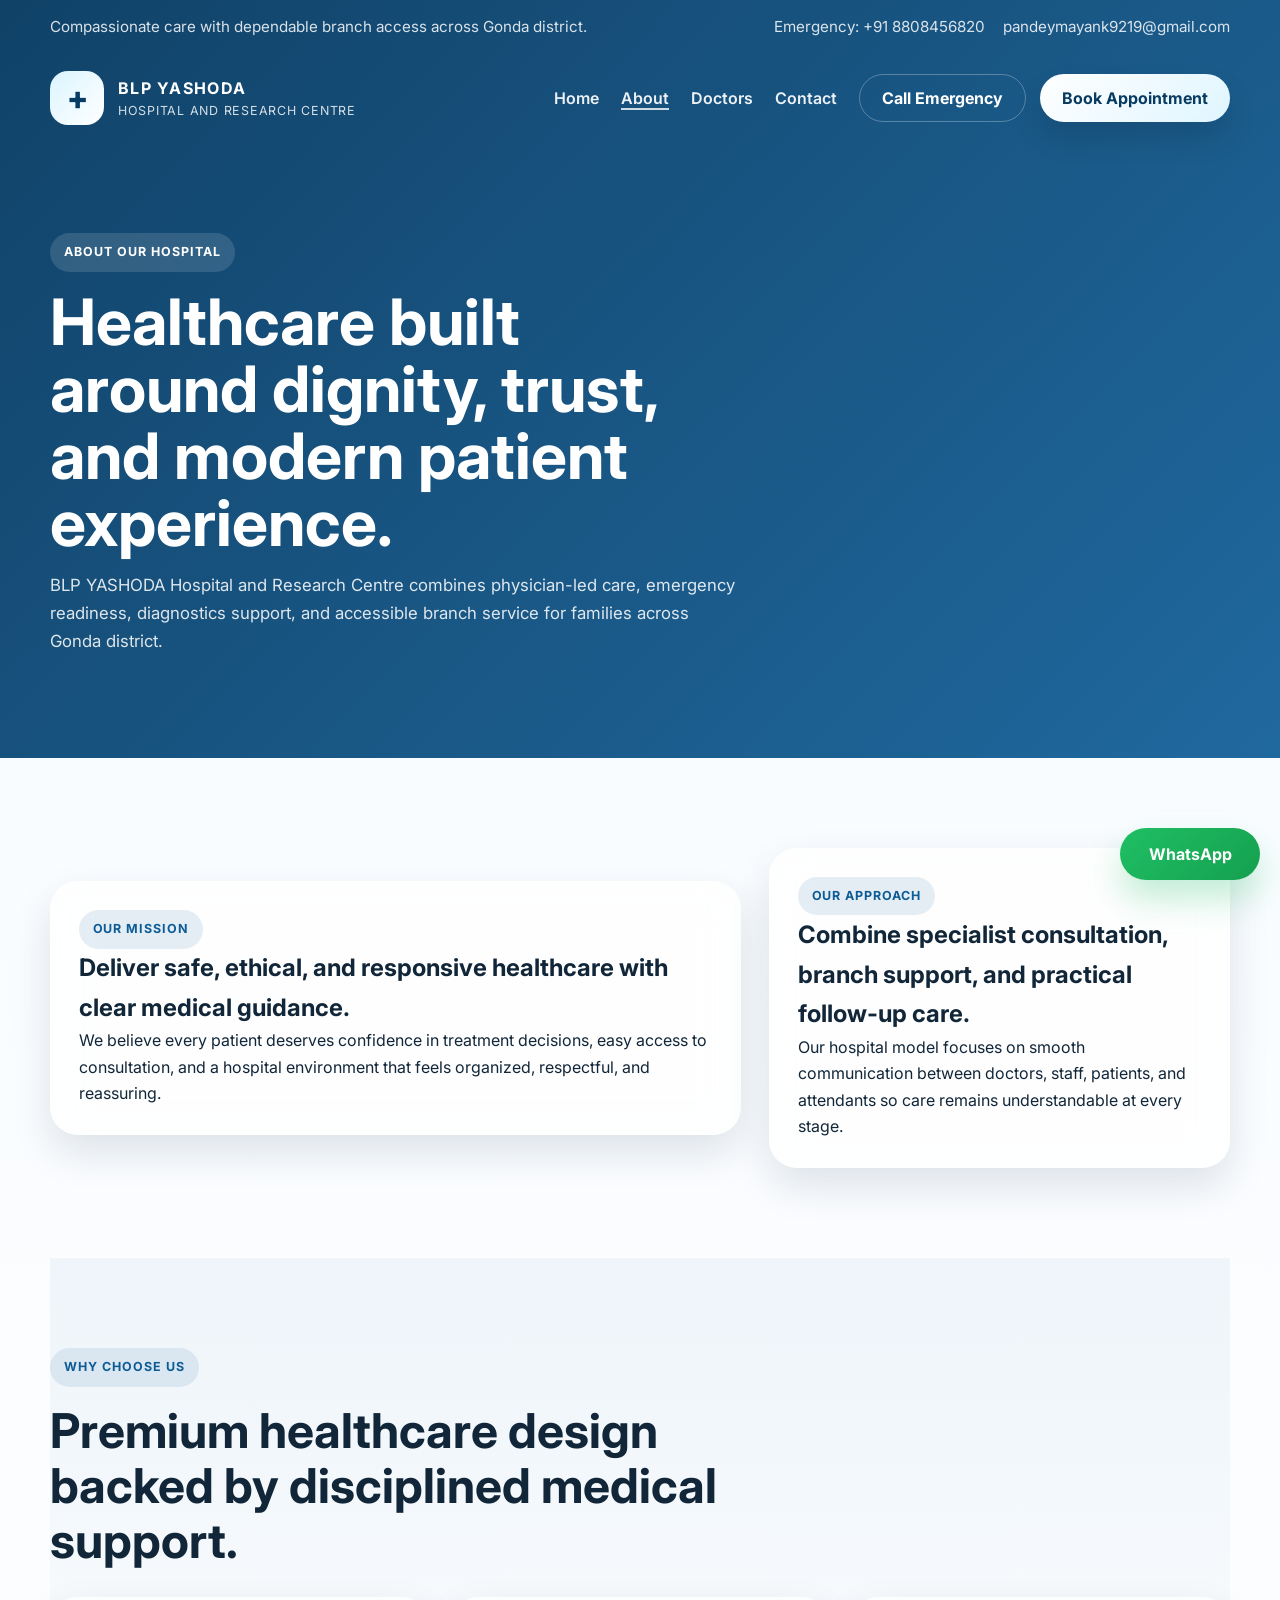
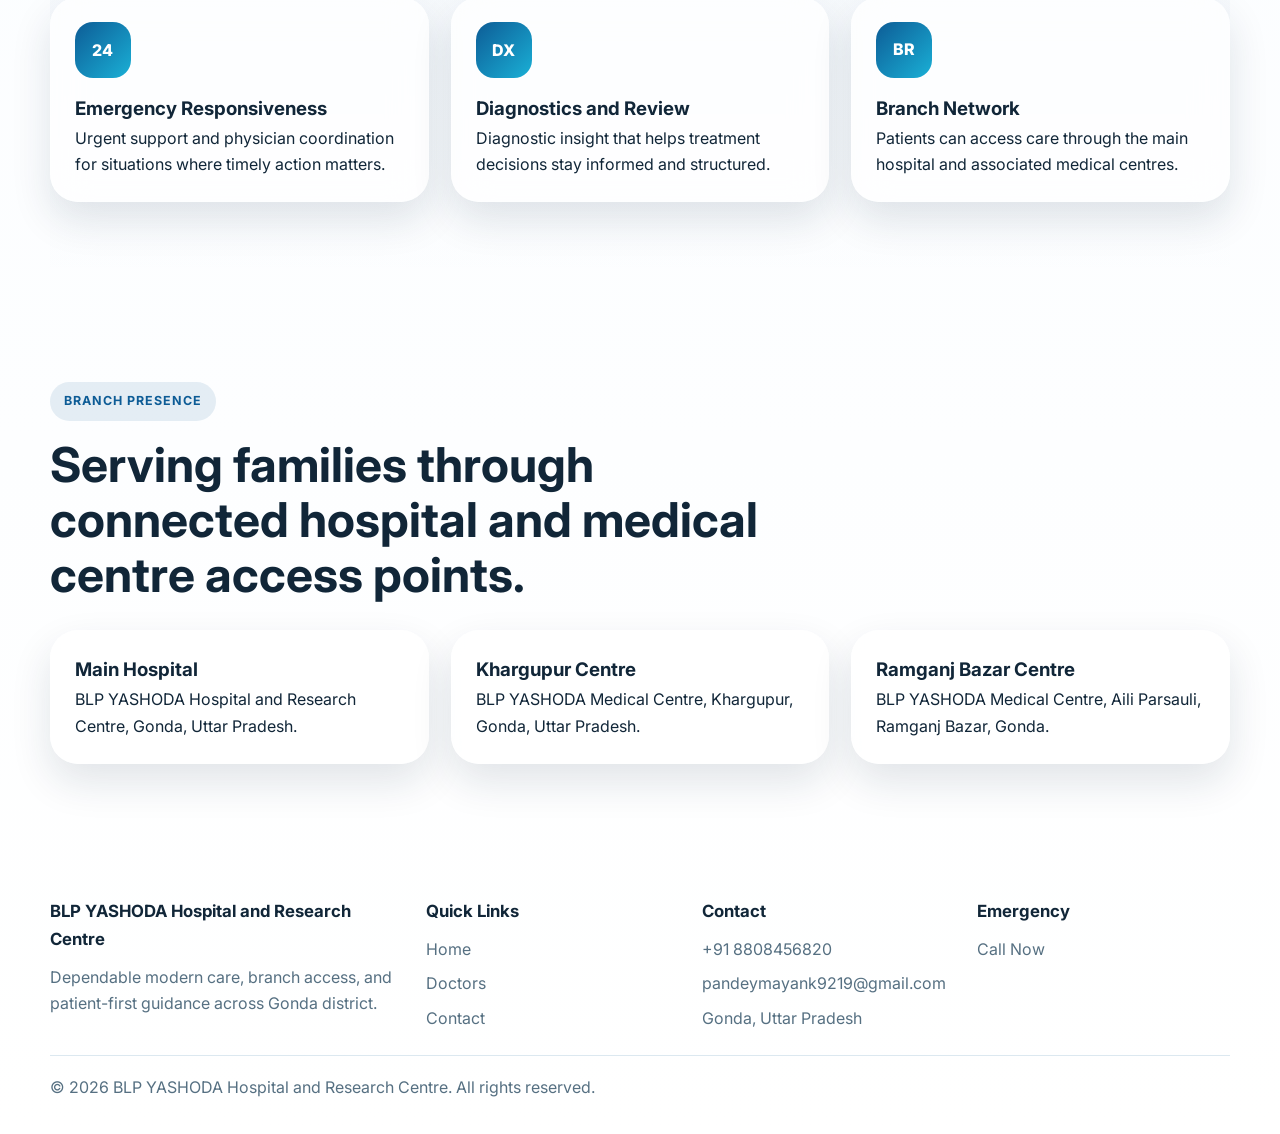
==== about.html @ ffa60b06 "Add files via upload" ====
<!DOCTYPE html>
<html lang="en">
  <head>
    <meta charset="UTF-8" />
    <meta name="viewport" content="width=device-width, initial-scale=1.0" />
    <title>About | BLP YASHODA Hospital and Research Centre</title>
    <meta name="description" content="Learn about the care philosophy, branch network, and premium patient support experience at BLP YASHODA Hospital and Research Centre." />
    <link rel="icon" type="image/svg+xml" href="favicon.svg" />
    <link rel="preconnect" href="https://fonts.googleapis.com" />
    <link rel="preconnect" href="https://fonts.gstatic.com" crossorigin />
    <link href="https://fonts.googleapis.com/css2?family=Inter:wght@400;500;600;700;800&display=swap" rel="stylesheet" />
    <link rel="stylesheet" href="style.css" />
  </head>
  <body>
    <a class="skip-link" href="#main-content">Skip to content</a>
    <header class="site-header site-header-inner">
      <div class="topbar">
        <p>Compassionate care with dependable branch access across Gonda district.</p>
        <div class="topbar-links">
          <a href="tel:+918808456820">Emergency: +91 8808456820</a>
          <a href="mailto:pandeymayank9219@gmail.com">pandeymayank9219@gmail.com</a>
        </div>
      </div>
      <nav class="navbar" id="navbar">
        <a href="index.html" class="brand" aria-label="BLP YASHODA home">
          <span class="brand-mark">+</span>
          <span class="brand-copy"><strong>BLP YASHODA</strong><small>Hospital and Research Centre</small></span>
        </a>
        <button class="menu-toggle" id="menuToggle" aria-label="Open navigation menu" aria-expanded="false" aria-controls="navLinks">Menu</button>
        <div class="nav-shell" id="navLinks">
          <ul class="nav-links">
            <li><a href="index.html">Home</a></li>
            <li><a href="about.html" aria-current="page">About</a></li>
            <li><a href="doctors.html">Doctors</a></li>
            <li><a href="contact.html">Contact</a></li>
          </ul>
          <div class="nav-actions">
            <a class="button button-secondary" href="tel:+918808456820">Call Emergency</a>
            <a class="button button-primary" href="contact.html#appointment">Book Appointment</a>
          </div>
        </div>
      </nav>

      <section class="inner-hero section">
        <div class="reveal">
          <span class="eyebrow">About Our Hospital</span>
          <h1>Healthcare built around dignity, trust, and modern patient experience.</h1>
          <p>BLP YASHODA Hospital and Research Centre combines physician-led care, emergency readiness, diagnostics support, and accessible branch service for families across Gonda district.</p>
        </div>
      </section>
    </header>

    <main id="main-content">
      <section class="section two-column-layout">
        <article class="glass-card content-card reveal">
          <span class="eyebrow eyebrow-light">Our Mission</span>
          <h2>Deliver safe, ethical, and responsive healthcare with clear medical guidance.</h2>
          <p>We believe every patient deserves confidence in treatment decisions, easy access to consultation, and a hospital environment that feels organized, respectful, and reassuring.</p>
        </article>
        <article class="glass-card content-card reveal">
          <span class="eyebrow eyebrow-light">Our Approach</span>
          <h2>Combine specialist consultation, branch support, and practical follow-up care.</h2>
          <p>Our hospital model focuses on smooth communication between doctors, staff, patients, and attendants so care remains understandable at every stage.</p>
        </article>
      </section>

      <section class="section gradient-section">
        <div class="section-heading reveal">
          <span class="eyebrow eyebrow-light">Why Choose Us</span>
          <h2>Premium healthcare design backed by disciplined medical support.</h2>
        </div>
        <div class="card-grid card-grid-three">
          <article class="feature-card glass-card reveal"><div class="icon-badge">24</div><h3>Emergency Responsiveness</h3><p>Urgent support and physician coordination for situations where timely action matters.</p></article>
          <article class="feature-card glass-card reveal"><div class="icon-badge">DX</div><h3>Diagnostics and Review</h3><p>Diagnostic insight that helps treatment decisions stay informed and structured.</p></article>
          <article class="feature-card glass-card reveal"><div class="icon-badge">BR</div><h3>Branch Network</h3><p>Patients can access care through the main hospital and associated medical centres.</p></article>
        </div>
      </section>

      <section class="section">
        <div class="section-heading reveal">
          <span class="eyebrow eyebrow-light">Branch Presence</span>
          <h2>Serving families through connected hospital and medical centre access points.</h2>
        </div>
        <div class="card-grid card-grid-three">
          <article class="feature-card glass-card reveal"><h3>Main Hospital</h3><p>BLP YASHODA Hospital and Research Centre, Gonda, Uttar Pradesh.</p></article>
          <article class="feature-card glass-card reveal"><h3>Khargupur Centre</h3><p>BLP YASHODA Medical Centre, Khargupur, Gonda, Uttar Pradesh.</p></article>
          <article class="feature-card glass-card reveal"><h3>Ramganj Bazar Centre</h3><p>BLP YASHODA Medical Centre, Aili Parsauli, Ramganj Bazar, Gonda.</p></article>
        </div>
      </section>
    </main>

    <footer class="site-footer">
      <div class="footer-grid">
        <section><h2>BLP YASHODA Hospital and Research Centre</h2><p>Dependable modern care, branch access, and patient-first guidance across Gonda district.</p></section>
        <section><h2>Quick Links</h2><a href="index.html">Home</a><a href="doctors.html">Doctors</a><a href="contact.html">Contact</a></section>
        <section><h2>Contact</h2><p>+91 8808456820</p><p>pandeymayank9219@gmail.com</p><p>Gonda, Uttar Pradesh</p></section>
        <section><h2>Emergency</h2><a href="tel:+918808456820">Call Now</a></section>
      </div>
      <p class="footer-note">© 2026 BLP YASHODA Hospital and Research Centre. All rights reserved.</p>
    </footer>

    <a class="whatsapp-float" href="https://wa.me/918808456820" target="_blank" rel="noopener noreferrer" aria-label="Chat on WhatsApp">WhatsApp</a>
    <script src="script.js"></script>
  </body>
</html>
---- style.css ----
:root {
  --primary: #0d5c96;
  --primary-dark: #083b62;
  --secondary: #1ab0d6;
  --surface: rgba(255, 255, 255, 0.72);
  --surface-strong: #ffffff;
  --surface-soft: #f4fbff;
  --text-dark: #112638;
  --text-soft: #567082;
  --border: rgba(13, 92, 150, 0.14);
  --shadow: 0 18px 40px rgba(16, 42, 67, 0.12);
  --radius-lg: 28px;
  --radius-md: 20px;
  --radius-sm: 14px;
  --container: min(1180px, calc(100% - 32px));
}

* {
  box-sizing: border-box;
  margin: 0;
  padding: 0;
}

html {
  scroll-behavior: smooth;
}

body {
  font-family: "Inter", sans-serif;
  line-height: 1.65;
  color: var(--text-dark);
  background:
    radial-gradient(circle at top left, rgba(26, 176, 214, 0.12), transparent 24%),
    linear-gradient(180deg, #f7fbff 0%, #ffffff 100%);
}

img {
  display: block;
  max-width: 100%;
}

a {
  color: inherit;
  text-decoration: none;
}

button,
input,
select,
textarea {
  font: inherit;
}

.skip-link {
  position: absolute;
  left: 16px;
  top: -48px;
  z-index: 1000;
  padding: 10px 16px;
  border-radius: 999px;
  background: var(--primary-dark);
  color: #fff;
}

.skip-link:focus {
  top: 16px;
}

.site-header {
  color: #fff;
  background:
    linear-gradient(135deg, rgba(8, 59, 98, 0.96), rgba(13, 92, 150, 0.92)),
    radial-gradient(circle at top right, rgba(255, 255, 255, 0.12), transparent 28%);
}

.site-header-inner {
  padding-bottom: 12px;
}

.topbar,
.navbar,
.section,
.site-footer {
  width: var(--container);
  margin: 0 auto;
}

.topbar {
  display: flex;
  justify-content: space-between;
  gap: 20px;
  align-items: center;
  padding: 14px 0;
  font-size: 0.95rem;
  color: rgba(255, 255, 255, 0.84);
}

.topbar-links {
  display: flex;
  gap: 18px;
  flex-wrap: wrap;
}

.navbar {
  position: sticky;
  top: 0;
  z-index: 100;
  display: flex;
  align-items: center;
  justify-content: space-between;
  gap: 24px;
  padding: 18px 0;
  transition: background 0.25s ease, box-shadow 0.25s ease;
}

.navbar.is-sticky {
  background: rgba(8, 59, 98, 0.96);
  box-shadow: 0 12px 24px rgba(0, 0, 0, 0.1);
}

.brand {
  display: flex;
  align-items: center;
  gap: 14px;
}

.brand-mark {
  display: grid;
  place-items: center;
  width: 54px;
  height: 54px;
  border-radius: 18px;
  background: linear-gradient(135deg, #dbf5ff, #ffffff);
  color: var(--primary-dark);
  font-size: 2rem;
  font-weight: 800;
}

.brand-copy strong,
.brand-copy small {
  display: block;
}

.brand-copy strong {
  letter-spacing: 0.08em;
}

.brand-copy small {
  color: rgba(255, 255, 255, 0.82);
  text-transform: uppercase;
  letter-spacing: 0.06em;
  font-size: 0.78rem;
}

.menu-toggle {
  display: none;
  border: 1px solid rgba(255, 255, 255, 0.24);
  background: transparent;
  color: #fff;
  border-radius: 999px;
  padding: 10px 16px;
}

.nav-shell {
  display: flex;
  align-items: center;
  gap: 22px;
}

.nav-links {
  display: flex;
  align-items: center;
  gap: 22px;
  list-style: none;
}

.nav-links a {
  color: rgba(255, 255, 255, 0.92);
  font-weight: 600;
}

.nav-links a[aria-current="page"] {
  border-bottom: 2px solid rgba(255, 255, 255, 0.8);
}

.nav-actions,
.hero-actions,
.testimonial-controls {
  display: flex;
  gap: 14px;
  flex-wrap: wrap;
}

.button {
  display: inline-flex;
  align-items: center;
  justify-content: center;
  min-height: 48px;
  padding: 0 22px;
  border-radius: 999px;
  font-weight: 700;
  transition: transform 0.2s ease, box-shadow 0.2s ease, opacity 0.2s ease;
}

.button:hover {
  transform: translateY(-2px);
}

.button-primary {
  background: linear-gradient(135deg, #ffffff, #dff5ff);
  color: var(--primary-dark);
  box-shadow: 0 16px 30px rgba(0, 0, 0, 0.12);
}

.button-secondary {
  color: #fff;
  border: 1px solid rgba(255, 255, 255, 0.28);
}

.section {
  padding: 90px 0;
}

.section-compact {
  padding-top: 42px;
  padding-bottom: 42px;
}

.hero,
.inner-hero,
.appointment-layout,
.two-column-layout {
  display: grid;
  grid-template-columns: 1.2fr 0.8fr;
  gap: 28px;
  align-items: center;
}

.hero-copy h1,
.inner-hero h1 {
  font-size: clamp(2.3rem, 5vw, 4.8rem);
  line-height: 1.05;
  margin: 16px 0;
}

.hero-copy p,
.inner-hero p {
  font-size: 1.05rem;
  color: rgba(255, 255, 255, 0.86);
}

.eyebrow {
  display: inline-block;
  padding: 9px 14px;
  border-radius: 999px;
  background: rgba(255, 255, 255, 0.13);
  letter-spacing: 0.08em;
  font-size: 0.78rem;
  text-transform: uppercase;
  font-weight: 700;
}

.eyebrow-light {
  background: rgba(13, 92, 150, 0.1);
  color: var(--primary);
}

.glass-card {
  background: var(--surface);
  backdrop-filter: blur(18px);
  -webkit-backdrop-filter: blur(18px);
  border: 1px solid rgba(255, 255, 255, 0.22);
  box-shadow: var(--shadow);
  border-radius: var(--radius-lg);
}

.hero-panel,
.appointment-panel,
.contact-panel,
.content-card,
.map-card {
  padding: 28px;
}

.panel-label {
  color: var(--primary);
  font-weight: 700;
  text-transform: uppercase;
  letter-spacing: 0.08em;
  margin-bottom: 12px;
}

.hero-grid,
.stats-grid,
.card-grid {
  display: grid;
  gap: 22px;
}

.hero-grid,
.stats-grid {
  grid-template-columns: repeat(2, 1fr);
}

.hero-grid article,
.stat-card {
  padding: 18px;
  border-radius: var(--radius-md);
  background: rgba(255, 255, 255, 0.68);
}

.hero-grid strong,
.stat-card strong {
  display: block;
  font-size: 1.7rem;
  color: var(--primary-dark);
}

.hero-contact {
  margin-top: 18px;
  color: var(--text-soft);
}

.trust-badges {
  display: flex;
  flex-wrap: wrap;
  gap: 12px;
  margin-top: 24px;
}

.trust-badges span {
  padding: 10px 14px;
  border-radius: 999px;
  border: 1px solid rgba(255, 255, 255, 0.2);
  background: rgba(255, 255, 255, 0.1);
}

.section-heading {
  max-width: 720px;
  margin-bottom: 28px;
}

.section-heading h2 {
  font-size: clamp(1.9rem, 4vw, 3rem);
  line-height: 1.15;
  margin: 16px 0 10px;
}

.section-heading p {
  color: var(--text-soft);
}

.card-grid-five {
  grid-template-columns: repeat(5, 1fr);
}

.card-grid-three {
  grid-template-columns: repeat(3, 1fr);
}

.feature-card,
.doctor-card,
.testimonial-card,
.stat-card {
  padding: 24px;
}

.feature-card:hover,
.doctor-card:hover,
.stat-card:hover {
  transform: translateY(-8px);
}

.icon-badge {
  display: inline-grid;
  place-items: center;
  width: 56px;
  height: 56px;
  border-radius: 18px;
  margin-bottom: 16px;
  background: linear-gradient(135deg, var(--primary), var(--secondary));
  color: #fff;
  font-weight: 800;
}

.doctor-card {
  transition: transform 0.25s ease, box-shadow 0.25s ease;
}

.doctor-avatar-wrap {
  width: 170px;
  height: 170px;
  margin: 0 auto 20px;
  border-radius: 50%;
  overflow: hidden;
  border: 6px solid rgba(255, 255, 255, 0.7);
  box-shadow: 0 16px 28px rgba(16, 42, 67, 0.12);
}

.doctor-avatar,
.doctor-avatar-large {
  width: 100%;
  height: 100%;
  object-fit: cover;
  object-position: center top;
}

.doctor-placeholder {
  display: grid;
  place-items: center;
  background: linear-gradient(135deg, rgba(13, 92, 150, 0.14), rgba(26, 176, 214, 0.26));
  color: var(--primary-dark);
  font-weight: 800;
}

.doctor-specialty {
  color: var(--primary);
  font-weight: 700;
  margin: 8px 0 12px;
}

.gradient-section {
  background: linear-gradient(180deg, rgba(13, 92, 150, 0.05), rgba(255, 255, 255, 0));
}

.testimonial-slider {
  position: relative;
}

.testimonial-track {
  position: relative;
  min-height: 240px;
}

.testimonial-card {
  position: absolute;
  inset: 0;
  opacity: 0;
  transform: translateY(12px);
  transition: opacity 0.35s ease, transform 0.35s ease;
}

.testimonial-card.is-active {
  opacity: 1;
  transform: translateY(0);
}

.testimonial-card h3 {
  margin-top: 18px;
}

.testimonial-card span {
  color: var(--text-soft);
}

.slider-button {
  min-width: 90px;
  padding: 12px 18px;
  border: none;
  border-radius: 999px;
  background: var(--primary);
  color: #fff;
}

.appointment-form,
.form-grid,
.info-list {
  display: grid;
  gap: 16px;
}

.form-grid {
  grid-template-columns: repeat(2, 1fr);
}

.form-full {
  grid-column: 1 / -1;
}

.appointment-form label {
  display: grid;
  gap: 8px;
  font-weight: 600;
  color: var(--text-dark);
}

.appointment-form input,
.appointment-form select,
.appointment-form textarea {
  width: 100%;
  padding: 14px 16px;
  border-radius: var(--radius-sm);
  border: 1px solid var(--border);
  background: rgba(255, 255, 255, 0.84);
}

.appointment-form input:focus,
.appointment-form select:focus,
.appointment-form textarea:focus {
  outline: 2px solid rgba(13, 92, 150, 0.2);
  border-color: rgba(13, 92, 150, 0.34);
}

.form-message {
  min-height: 24px;
  color: var(--primary);
  font-weight: 700;
}

.info-list {
  list-style: none;
}

.info-list li {
  color: var(--text-soft);
}

.map-card iframe {
  width: 100%;
  min-height: 380px;
  margin-top: 18px;
  border-radius: var(--radius-md);
}

.site-footer {
  padding: 44px 0 34px;
}

.footer-grid {
  display: grid;
  grid-template-columns: 1.4fr 1fr 1fr 1fr;
  gap: 22px;
}

.footer-grid h2 {
  font-size: 1.05rem;
  margin-bottom: 10px;
}

.footer-grid p,
.footer-grid a {
  display: block;
  margin-top: 8px;
  color: var(--text-soft);
}

.footer-note {
  margin-top: 24px;
  padding-top: 18px;
  border-top: 1px solid var(--border);
  color: var(--text-soft);
}

.whatsapp-float {
  position: fixed;
  right: 20px;
  bottom: 20px;
  z-index: 90;
  display: inline-flex;
  align-items: center;
  justify-content: center;
  min-width: 140px;
  min-height: 52px;
  padding: 0 20px;
  border-radius: 999px;
  background: linear-gradient(135deg, #1fbf64, #15a04f);
  color: #fff;
  font-weight: 700;
  box-shadow: 0 18px 34px rgba(31, 191, 100, 0.28);
}

.reveal {
  opacity: 0;
  transform: translateY(28px);
  transition: opacity 0.6s ease, transform 0.6s ease;
}

.reveal.is-visible {
  opacity: 1;
  transform: translateY(0);
}

@media (max-width: 1120px) {
  .card-grid-five {
    grid-template-columns: repeat(2, 1fr);
  }

  .card-grid-three,
  .hero,
  .inner-hero,
  .appointment-layout,
  .two-column-layout,
  .footer-grid {
    grid-template-columns: 1fr;
  }
}

@media (max-width: 780px) {
  .menu-toggle {
    display: inline-flex;
  }

  .navbar {
    position: relative;
    align-items: flex-start;
  }

  .nav-shell {
    display: none;
    position: absolute;
    top: 100%;
    right: 0;
    left: 0;
    flex-direction: column;
    align-items: flex-start;
    padding: 18px;
    border-radius: 0 0 var(--radius-md) var(--radius-md);
    background: rgba(8, 59, 98, 0.98);
  }

  .nav-shell.open {
    display: flex;
  }

  .nav-links,
  .nav-actions,
  .topbar {
    flex-direction: column;
    align-items: flex-start;
  }

  .hero-grid,
  .stats-grid,
  .form-grid {
    grid-template-columns: 1fr;
  }

  .section {
    padding: 76px 0;
  }
}
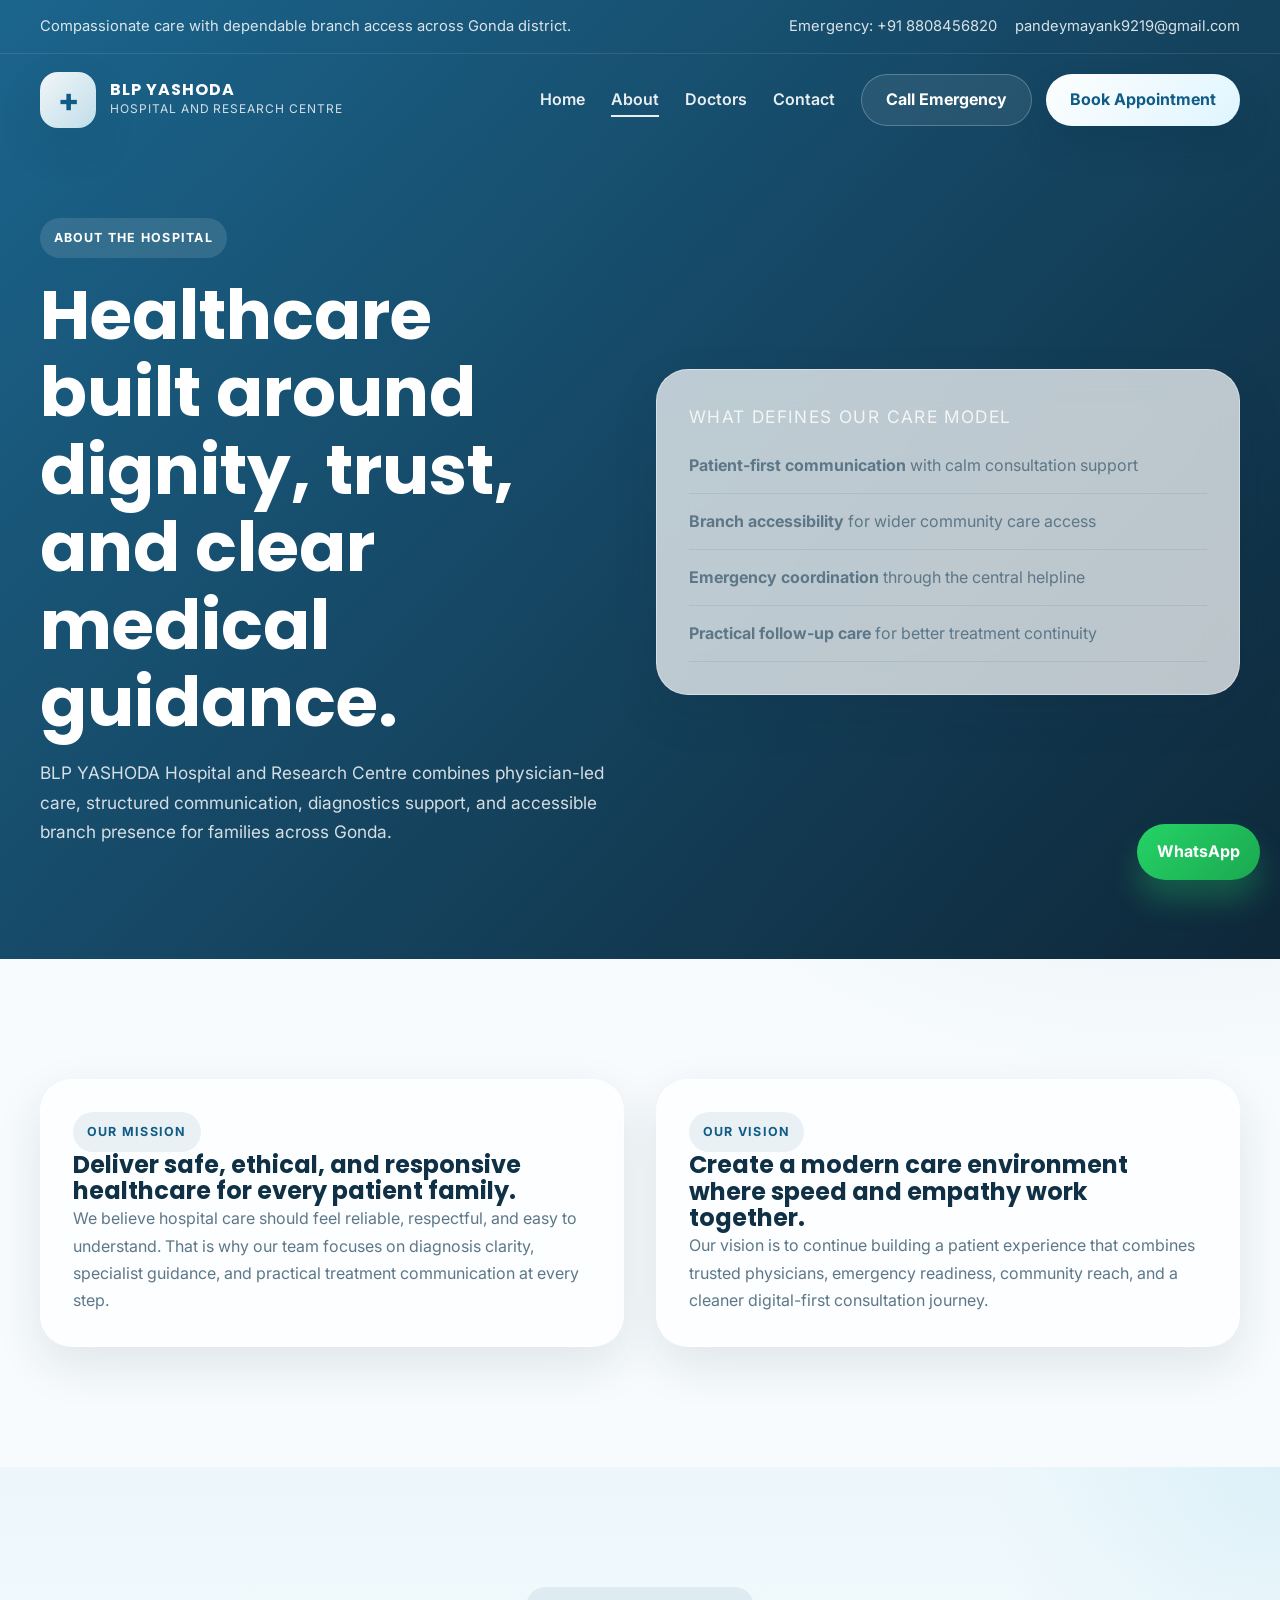
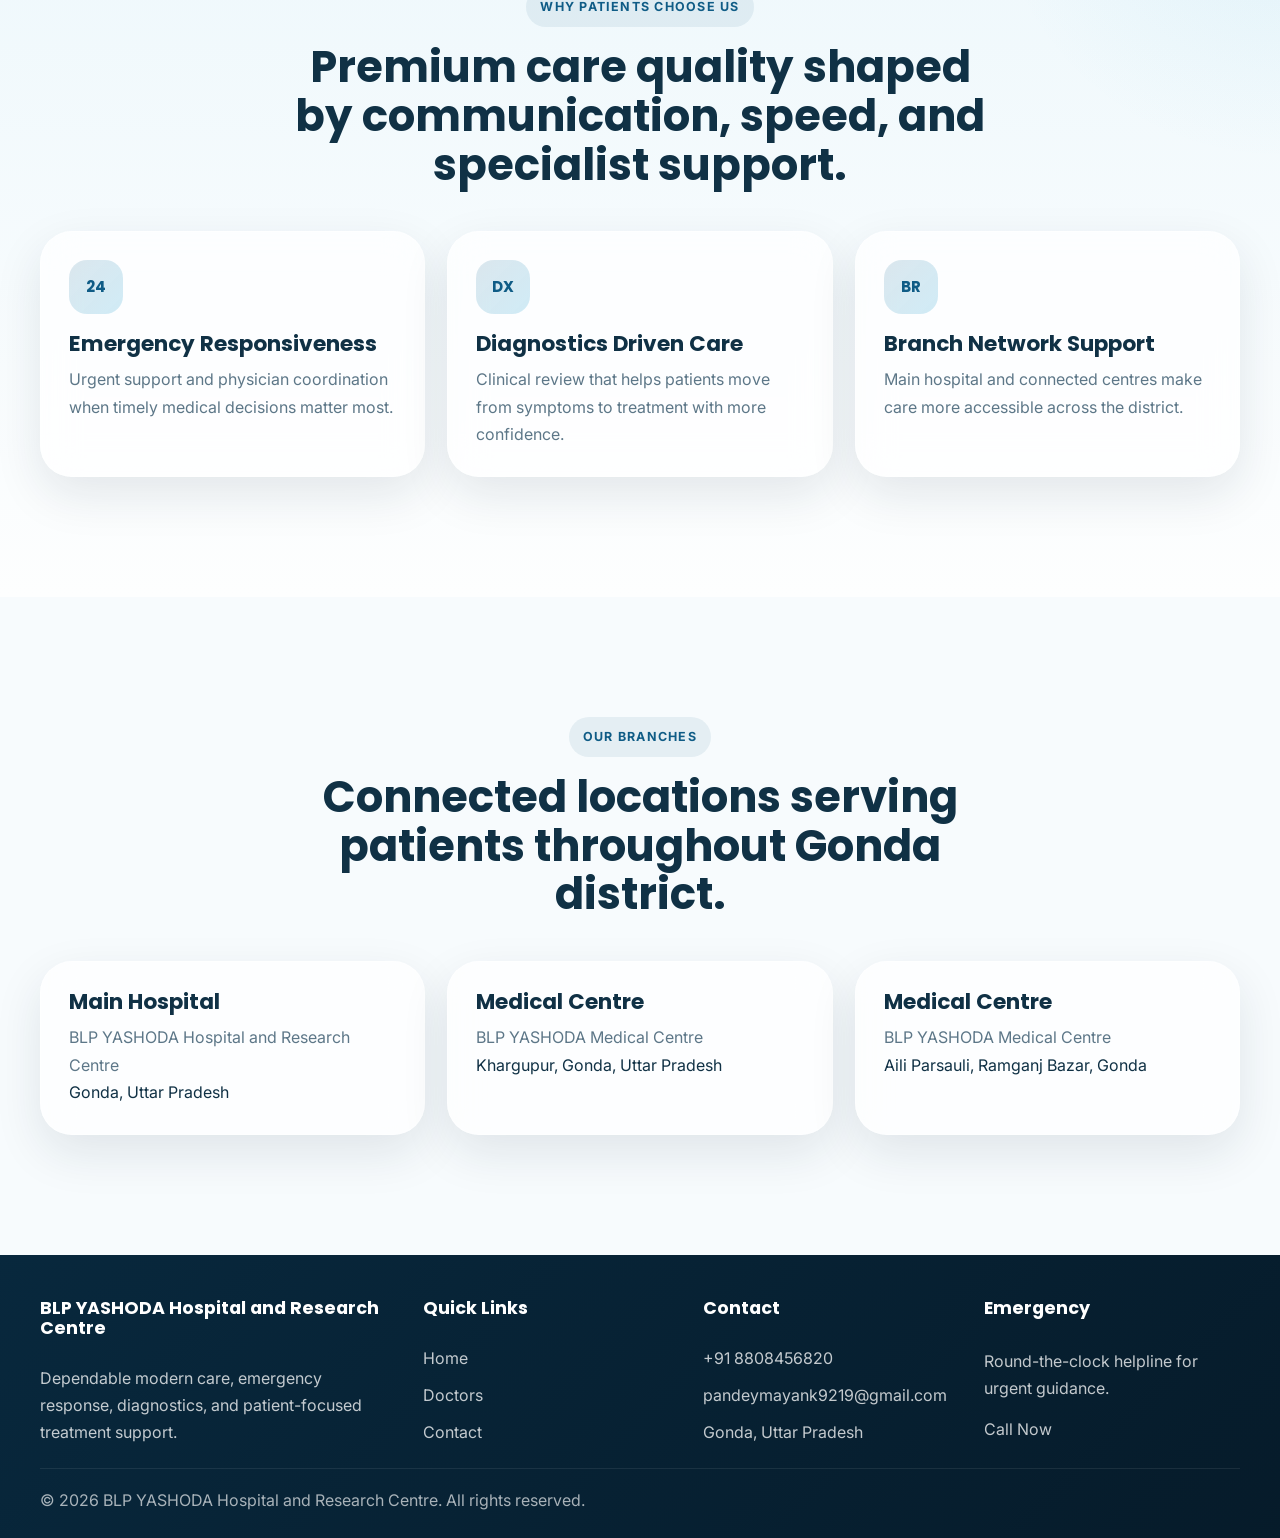
==== commit cc2eba0f: "Add files via upload" ====
--- a/about.html
+++ b/about.html
@@ -4,102 +4,194 @@
     <meta charset="UTF-8" />
     <meta name="viewport" content="width=device-width, initial-scale=1.0" />
     <title>About | BLP YASHODA Hospital and Research Centre</title>
-    <meta name="description" content="Learn about the care philosophy, branch network, and premium patient support experience at BLP YASHODA Hospital and Research Centre." />
+    <meta
+      name="description"
+      content="Learn about the care philosophy, hospital branches, and premium patient experience at BLP YASHODA Hospital and Research Centre in Gonda."
+    />
     <link rel="icon" type="image/svg+xml" href="favicon.svg" />
     <link rel="preconnect" href="https://fonts.googleapis.com" />
     <link rel="preconnect" href="https://fonts.gstatic.com" crossorigin />
-    <link href="https://fonts.googleapis.com/css2?family=Inter:wght@400;500;600;700;800&display=swap" rel="stylesheet" />
+    <link
+      href="https://fonts.googleapis.com/css2?family=Inter:wght@400;500;600;700;800&family=Poppins:wght@500;600;700;800&display=swap"
+      rel="stylesheet"
+    />
+    <link rel="stylesheet" href="https://unpkg.com/aos@2.3.1/dist/aos.css" />
     <link rel="stylesheet" href="style.css" />
   </head>
   <body>
-    <a class="skip-link" href="#main-content">Skip to content</a>
-    <header class="site-header site-header-inner">
-      <div class="topbar">
-        <p>Compassionate care with dependable branch access across Gonda district.</p>
-        <div class="topbar-links">
-          <a href="tel:+918808456820">Emergency: +91 8808456820</a>
-          <a href="mailto:pandeymayank9219@gmail.com">pandeymayank9219@gmail.com</a>
+    <a class="skip-link" href="#main-content">Skip to main content</a>
+    <header class="site-header inner-page-header">
+      <div class="header-top">
+        <div class="container header-top-inner">
+          <p>Compassionate care with dependable branch access across Gonda district.</p>
+          <div class="header-top-links">
+            <a href="tel:+918808456820">Emergency: +91 8808456820</a>
+            <a href="mailto:pandeymayank9219@gmail.com">pandeymayank9219@gmail.com</a>
+          </div>
         </div>
       </div>
+
       <nav class="navbar" id="navbar">
-        <a href="index.html" class="brand" aria-label="BLP YASHODA home">
-          <span class="brand-mark">+</span>
-          <span class="brand-copy"><strong>BLP YASHODA</strong><small>Hospital and Research Centre</small></span>
-        </a>
-        <button class="menu-toggle" id="menuToggle" aria-label="Open navigation menu" aria-expanded="false" aria-controls="navLinks">Menu</button>
-        <div class="nav-shell" id="navLinks">
-          <ul class="nav-links">
-            <li><a href="index.html">Home</a></li>
-            <li><a href="about.html" aria-current="page">About</a></li>
-            <li><a href="doctors.html">Doctors</a></li>
-            <li><a href="contact.html">Contact</a></li>
-          </ul>
-          <div class="nav-actions">
-            <a class="button button-secondary" href="tel:+918808456820">Call Emergency</a>
-            <a class="button button-primary" href="contact.html#appointment">Book Appointment</a>
+        <div class="container navbar-inner">
+          <a class="brand" href="index.html" aria-label="BLP YASHODA home">
+            <span class="brand-mark">+</span>
+            <span class="brand-copy">
+              <strong>BLP YASHODA</strong>
+              <small>Hospital and Research Centre</small>
+            </span>
+          </a>
+
+          <button class="menu-toggle" id="menuToggle" type="button" aria-label="Open navigation menu" aria-expanded="false" aria-controls="navMenu">
+            <span></span><span></span><span></span>
+          </button>
+
+          <div class="nav-menu" id="navMenu">
+            <ul class="nav-links">
+              <li><a href="index.html">Home</a></li>
+              <li><a href="about.html" aria-current="page">About</a></li>
+              <li><a href="doctors.html">Doctors</a></li>
+              <li><a href="contact.html">Contact</a></li>
+            </ul>
+            <div class="nav-actions">
+              <a class="button button-outline" href="tel:+918808456820">Call Emergency</a>
+              <a class="button button-primary" href="contact.html#appointment">Book Appointment</a>
+            </div>
           </div>
         </div>
       </nav>
 
-      <section class="inner-hero section">
-        <div class="reveal">
-          <span class="eyebrow">About Our Hospital</span>
-          <h1>Healthcare built around dignity, trust, and modern patient experience.</h1>
-          <p>BLP YASHODA Hospital and Research Centre combines physician-led care, emergency readiness, diagnostics support, and accessible branch service for families across Gonda district.</p>
+      <section class="inner-hero">
+        <div class="container inner-hero-grid">
+          <div data-aos="fade-up">
+            <span class="eyebrow">About the Hospital</span>
+            <h1>Healthcare built around dignity, trust, and clear medical guidance.</h1>
+            <p>
+              BLP YASHODA Hospital and Research Centre combines physician-led care,
+              structured communication, diagnostics support, and accessible branch
+              presence for families across Gonda.
+            </p>
+          </div>
+          <div class="glass-card intro-card" data-aos="zoom-in">
+            <p class="panel-title">What defines our care model</p>
+            <ul class="info-list">
+              <li><strong>Patient-first communication</strong> with calm consultation support</li>
+              <li><strong>Branch accessibility</strong> for wider community care access</li>
+              <li><strong>Emergency coordination</strong> through the central helpline</li>
+              <li><strong>Practical follow-up care</strong> for better treatment continuity</li>
+            </ul>
+          </div>
         </div>
       </section>
     </header>
 
     <main id="main-content">
-      <section class="section two-column-layout">
-        <article class="glass-card content-card reveal">
-          <span class="eyebrow eyebrow-light">Our Mission</span>
-          <h2>Deliver safe, ethical, and responsive healthcare with clear medical guidance.</h2>
-          <p>We believe every patient deserves confidence in treatment decisions, easy access to consultation, and a hospital environment that feels organized, respectful, and reassuring.</p>
-        </article>
-        <article class="glass-card content-card reveal">
-          <span class="eyebrow eyebrow-light">Our Approach</span>
-          <h2>Combine specialist consultation, branch support, and practical follow-up care.</h2>
-          <p>Our hospital model focuses on smooth communication between doctors, staff, patients, and attendants so care remains understandable at every stage.</p>
-        </article>
+      <section class="section">
+        <div class="container split-layout">
+          <article class="glass-card content-card" data-aos="fade-up">
+            <span class="eyebrow eyebrow-light">Our Mission</span>
+            <h2>Deliver safe, ethical, and responsive healthcare for every patient family.</h2>
+            <p>
+              We believe hospital care should feel reliable, respectful, and easy to understand.
+              That is why our team focuses on diagnosis clarity, specialist guidance, and
+              practical treatment communication at every step.
+            </p>
+          </article>
+          <article class="glass-card content-card" data-aos="fade-up" data-aos-delay="120">
+            <span class="eyebrow eyebrow-light">Our Vision</span>
+            <h2>Create a modern care environment where speed and empathy work together.</h2>
+            <p>
+              Our vision is to continue building a patient experience that combines trusted
+              physicians, emergency readiness, community reach, and a cleaner digital-first
+              consultation journey.
+            </p>
+          </article>
+        </div>
       </section>
 
-      <section class="section gradient-section">
-        <div class="section-heading reveal">
-          <span class="eyebrow eyebrow-light">Why Choose Us</span>
-          <h2>Premium healthcare design backed by disciplined medical support.</h2>
-        </div>
-        <div class="card-grid card-grid-three">
-          <article class="feature-card glass-card reveal"><div class="icon-badge">24</div><h3>Emergency Responsiveness</h3><p>Urgent support and physician coordination for situations where timely action matters.</p></article>
-          <article class="feature-card glass-card reveal"><div class="icon-badge">DX</div><h3>Diagnostics and Review</h3><p>Diagnostic insight that helps treatment decisions stay informed and structured.</p></article>
-          <article class="feature-card glass-card reveal"><div class="icon-badge">BR</div><h3>Branch Network</h3><p>Patients can access care through the main hospital and associated medical centres.</p></article>
+      <section class="section section-accent">
+        <div class="container">
+          <div class="section-heading" data-aos="fade-up">
+            <span class="eyebrow eyebrow-light">Why Patients Choose Us</span>
+            <h2>Premium care quality shaped by communication, speed, and specialist support.</h2>
+          </div>
+          <div class="card-grid card-grid-three">
+            <article class="feature-card glass-card" data-aos="fade-up">
+              <div class="icon-badge">24</div>
+              <h3>Emergency Responsiveness</h3>
+              <p>Urgent support and physician coordination when timely medical decisions matter most.</p>
+            </article>
+            <article class="feature-card glass-card" data-aos="fade-up" data-aos-delay="100">
+              <div class="icon-badge">DX</div>
+              <h3>Diagnostics Driven Care</h3>
+              <p>Clinical review that helps patients move from symptoms to treatment with more confidence.</p>
+            </article>
+            <article class="feature-card glass-card" data-aos="fade-up" data-aos-delay="200">
+              <div class="icon-badge">BR</div>
+              <h3>Branch Network Support</h3>
+              <p>Main hospital and connected centres make care more accessible across the district.</p>
+            </article>
+          </div>
         </div>
       </section>
 
       <section class="section">
-        <div class="section-heading reveal">
-          <span class="eyebrow eyebrow-light">Branch Presence</span>
-          <h2>Serving families through connected hospital and medical centre access points.</h2>
-        </div>
-        <div class="card-grid card-grid-three">
-          <article class="feature-card glass-card reveal"><h3>Main Hospital</h3><p>BLP YASHODA Hospital and Research Centre, Gonda, Uttar Pradesh.</p></article>
-          <article class="feature-card glass-card reveal"><h3>Khargupur Centre</h3><p>BLP YASHODA Medical Centre, Khargupur, Gonda, Uttar Pradesh.</p></article>
-          <article class="feature-card glass-card reveal"><h3>Ramganj Bazar Centre</h3><p>BLP YASHODA Medical Centre, Aili Parsauli, Ramganj Bazar, Gonda.</p></article>
+        <div class="container">
+          <div class="section-heading" data-aos="fade-up">
+            <span class="eyebrow eyebrow-light">Our Branches</span>
+            <h2>Connected locations serving patients throughout Gonda district.</h2>
+          </div>
+          <div class="card-grid card-grid-three">
+            <article class="location-card glass-card" data-aos="fade-up">
+              <h3>Main Hospital</h3>
+              <p>BLP YASHODA Hospital and Research Centre</p>
+              <span>Gonda, Uttar Pradesh</span>
+            </article>
+            <article class="location-card glass-card" data-aos="fade-up" data-aos-delay="100">
+              <h3>Medical Centre</h3>
+              <p>BLP YASHODA Medical Centre</p>
+              <span>Khargupur, Gonda, Uttar Pradesh</span>
+            </article>
+            <article class="location-card glass-card" data-aos="fade-up" data-aos-delay="200">
+              <h3>Medical Centre</h3>
+              <p>BLP YASHODA Medical Centre</p>
+              <span>Aili Parsauli, Ramganj Bazar, Gonda</span>
+            </article>
+          </div>
         </div>
       </section>
     </main>
 
     <footer class="site-footer">
-      <div class="footer-grid">
-        <section><h2>BLP YASHODA Hospital and Research Centre</h2><p>Dependable modern care, branch access, and patient-first guidance across Gonda district.</p></section>
-        <section><h2>Quick Links</h2><a href="index.html">Home</a><a href="doctors.html">Doctors</a><a href="contact.html">Contact</a></section>
-        <section><h2>Contact</h2><p>+91 8808456820</p><p>pandeymayank9219@gmail.com</p><p>Gonda, Uttar Pradesh</p></section>
-        <section><h2>Emergency</h2><a href="tel:+918808456820">Call Now</a></section>
+      <div class="container footer-grid">
+        <section>
+          <h2>BLP YASHODA Hospital and Research Centre</h2>
+          <p>Dependable modern care, emergency response, diagnostics, and patient-focused treatment support.</p>
+        </section>
+        <section>
+          <h2>Quick Links</h2>
+          <a href="index.html">Home</a>
+          <a href="doctors.html">Doctors</a>
+          <a href="contact.html">Contact</a>
+        </section>
+        <section>
+          <h2>Contact</h2>
+          <p>+91 8808456820</p>
+          <p>pandeymayank9219@gmail.com</p>
+          <p>Gonda, Uttar Pradesh</p>
+        </section>
+        <section>
+          <h2>Emergency</h2>
+          <p>Round-the-clock helpline for urgent guidance.</p>
+          <a href="tel:+918808456820">Call Now</a>
+        </section>
       </div>
-      <p class="footer-note">© 2026 BLP YASHODA Hospital and Research Centre. All rights reserved.</p>
+      <div class="container footer-bottom">
+        <p>&copy; 2026 BLP YASHODA Hospital and Research Centre. All rights reserved.</p>
+      </div>
     </footer>
 
     <a class="whatsapp-float" href="https://wa.me/918808456820" target="_blank" rel="noopener noreferrer" aria-label="Chat on WhatsApp">WhatsApp</a>
+    <script src="https://unpkg.com/aos@2.3.1/dist/aos.js"></script>
     <script src="script.js"></script>
   </body>
 </html>
--- a/style.css
+++ b/style.css
@@ -1,641 +1,375 @@
 :root {
-  --primary: #0d5c96;
-  --primary-dark: #083b62;
-  --secondary: #1ab0d6;
-  --surface: rgba(255, 255, 255, 0.72);
-  --surface-strong: #ffffff;
-  --surface-soft: #f4fbff;
-  --text-dark: #112638;
-  --text-soft: #567082;
-  --border: rgba(13, 92, 150, 0.14);
-  --shadow: 0 18px 40px rgba(16, 42, 67, 0.12);
-  --radius-lg: 28px;
-  --radius-md: 20px;
-  --radius-sm: 14px;
-  --container: min(1180px, calc(100% - 32px));
-}
-
-* {
-  box-sizing: border-box;
-  margin: 0;
-  padding: 0;
-}
-
-html {
-  scroll-behavior: smooth;
-}
-
+  --primary: #0f5c86;
+  --secondary: #1da1d2;
+  --accent: #e9f6fb;
+  --background: #f7fbfd;
+  --background-deep: #08293d;
+  --text: #103145;
+  --text-muted: #5d7788;
+  --white: #ffffff;
+  --border: rgba(15, 92, 134, 0.12);
+  --glass: rgba(255, 255, 255, 0.72);
+  --shadow-soft: 0 18px 48px rgba(15, 42, 62, 0.1);
+  --shadow-strong: 0 24px 80px rgba(9, 42, 61, 0.18);
+  --radius-xl: 32px;
+  --radius-lg: 24px;
+  --radius-md: 18px;
+  --container: min(1200px, calc(100% - 32px));
+  --section-space: clamp(80px, 10vw, 120px);
+}
+
+* { box-sizing: border-box; margin: 0; padding: 0; }
+html { scroll-behavior: smooth; }
 body {
   font-family: "Inter", sans-serif;
-  line-height: 1.65;
-  color: var(--text-dark);
-  background:
-    radial-gradient(circle at top left, rgba(26, 176, 214, 0.12), transparent 24%),
-    linear-gradient(180deg, #f7fbff 0%, #ffffff 100%);
-}
-
-img {
-  display: block;
-  max-width: 100%;
-}
-
-a {
-  color: inherit;
-  text-decoration: none;
-}
-
-button,
-input,
-select,
-textarea {
-  font: inherit;
-}
+  color: var(--text);
+  line-height: 1.7;
+  background:
+    radial-gradient(circle at top left, rgba(29, 161, 210, 0.14), transparent 28%),
+    radial-gradient(circle at 90% 12%, rgba(15, 92, 134, 0.12), transparent 24%),
+    var(--background);
+}
+body.nav-open { overflow: hidden; }
+img { display: block; max-width: 100%; }
+a { color: inherit; text-decoration: none; }
+button, input, select, textarea { font: inherit; }
+button { cursor: pointer; }
+h1, h2, h3, .brand-copy strong { font-family: "Poppins", sans-serif; line-height: 1.12; }
+p, li, label, input, select, textarea { color: var(--text-muted); }
+.container { width: var(--container); margin: 0 auto; }
 
 .skip-link {
-  position: absolute;
-  left: 16px;
-  top: -48px;
-  z-index: 1000;
-  padding: 10px 16px;
-  border-radius: 999px;
-  background: var(--primary-dark);
-  color: #fff;
-}
-
-.skip-link:focus {
-  top: 16px;
-}
-
-.site-header {
-  color: #fff;
-  background:
-    linear-gradient(135deg, rgba(8, 59, 98, 0.96), rgba(13, 92, 150, 0.92)),
-    radial-gradient(circle at top right, rgba(255, 255, 255, 0.12), transparent 28%);
-}
-
-.site-header-inner {
-  padding-bottom: 12px;
-}
-
-.topbar,
-.navbar,
-.section,
+  position: absolute; top: -48px; left: 16px; z-index: 1000;
+  padding: 10px 16px; border-radius: 999px;
+  background: var(--background-deep); color: var(--white);
+}
+.skip-link:focus { top: 16px; }
+
+.site-header { position: relative; color: var(--white); overflow: clip; }
+.home-header {
+  min-height: 100vh;
+  background:
+    linear-gradient(120deg, rgba(6, 28, 42, 0.82), rgba(12, 51, 75, 0.6)),
+    radial-gradient(circle at top left, rgba(29, 161, 210, 0.25), transparent 25%),
+    linear-gradient(135deg, rgba(15, 92, 134, 0.88), rgba(7, 37, 57, 0.95));
+}
+.inner-page-header {
+  background:
+    linear-gradient(135deg, rgba(15, 92, 134, 0.94), rgba(5, 31, 49, 0.96)),
+    radial-gradient(circle at top left, rgba(255, 255, 255, 0.12), transparent 24%);
+}
+.hero-backdrop {
+  position: absolute; inset: 0;
+  background:
+    linear-gradient(180deg, rgba(5, 25, 38, 0.2), rgba(5, 25, 38, 0.55)),
+    radial-gradient(circle at 18% 18%, rgba(255, 255, 255, 0.1), transparent 18%),
+    radial-gradient(circle at 82% 12%, rgba(29, 161, 210, 0.2), transparent 20%);
+  pointer-events: none;
+}
+.header-top { border-bottom: 1px solid rgba(255, 255, 255, 0.1); }
+.header-top-inner {
+  display: flex; align-items: center; justify-content: space-between;
+  gap: 20px; padding: 14px 0; font-size: 0.92rem;
+}
+.header-top-inner p, .header-top-links a { color: rgba(255, 255, 255, 0.84); }
+.header-top-links { display: flex; flex-wrap: wrap; gap: 18px; }
+
+.navbar {
+  position: sticky; top: 0; z-index: 200;
+  transition: background 0.3s ease, box-shadow 0.3s ease, backdrop-filter 0.3s ease;
+}
+.navbar.is-sticky {
+  background: rgba(6, 30, 46, 0.74);
+  backdrop-filter: blur(16px);
+  box-shadow: 0 16px 40px rgba(0, 0, 0, 0.16);
+}
+.navbar-inner {
+  display: flex; align-items: center; justify-content: space-between;
+  gap: 24px; padding: 18px 0;
+}
+.brand { display: flex; align-items: center; gap: 14px; position: relative; z-index: 3; }
+.brand-mark {
+  display: grid; place-items: center; width: 56px; height: 56px; border-radius: 18px;
+  background: linear-gradient(135deg, rgba(255, 255, 255, 0.94), rgba(225, 246, 253, 0.84));
+  color: var(--primary); font-size: 2rem; font-weight: 800; box-shadow: var(--shadow-soft);
+}
+.brand-copy { display: grid; }
+.brand-copy strong { color: var(--white); letter-spacing: 0.06em; }
+.brand-copy small {
+  color: rgba(255, 255, 255, 0.8); text-transform: uppercase;
+  letter-spacing: 0.08em; font-size: 0.75rem;
+}
+.nav-menu { display: flex; align-items: center; gap: 26px; }
+.nav-links { display: flex; align-items: center; gap: 26px; list-style: none; }
+.nav-links a { color: rgba(255, 255, 255, 0.9); font-weight: 600; position: relative; }
+.nav-links a::after {
+  content: ""; position: absolute; left: 0; bottom: -8px; width: 100%; height: 2px;
+  transform: scaleX(0); transform-origin: left; background: rgba(255, 255, 255, 0.9); transition: transform 0.25s ease;
+}
+.nav-links a:hover::after, .nav-links a[aria-current="page"]::after { transform: scaleX(1); }
+.nav-actions, .hero-actions, .slider-controls { display: flex; align-items: center; gap: 14px; flex-wrap: wrap; }
+
+.menu-toggle {
+  display: none; width: 52px; height: 52px; border-radius: 16px;
+  border: 1px solid rgba(255, 255, 255, 0.18); background: rgba(255, 255, 255, 0.08);
+  padding: 0; position: relative; z-index: 3;
+}
+.menu-toggle span {
+  display: block; width: 20px; height: 2px; background: var(--white);
+  margin: 4px auto; transition: transform 0.25s ease, opacity 0.25s ease;
+}
+.menu-toggle.is-active span:nth-child(1) { transform: translateY(6px) rotate(45deg); }
+.menu-toggle.is-active span:nth-child(2) { opacity: 0; }
+.menu-toggle.is-active span:nth-child(3) { transform: translateY(-6px) rotate(-45deg); }
+
+.button {
+  display: inline-flex; align-items: center; justify-content: center;
+  min-height: 52px; padding: 0 24px; border: 0; border-radius: 999px;
+  font-weight: 700; transition: transform 0.25s ease, box-shadow 0.25s ease, background 0.25s ease;
+}
+.button:hover { transform: translateY(-2px); }
+.button-primary {
+  background: linear-gradient(135deg, #fdfefe, #dff5ff);
+  color: var(--primary); box-shadow: 0 18px 34px rgba(8, 45, 68, 0.18);
+}
+.button-secondary, .button-outline {
+  border: 1px solid rgba(255, 255, 255, 0.24);
+  color: var(--white); background: rgba(255, 255, 255, 0.08); backdrop-filter: blur(10px);
+}
+.button-secondary:hover, .button-outline:hover { background: rgba(255, 255, 255, 0.14); }
+
+.section { padding: var(--section-space) 0; }
+.section-accent {
+  background:
+    radial-gradient(circle at top right, rgba(29, 161, 210, 0.08), transparent 20%),
+    linear-gradient(180deg, rgba(233, 246, 251, 0.7), rgba(255, 255, 255, 0.75));
+}
+.section-dark {
+  background:
+    radial-gradient(circle at top left, rgba(29, 161, 210, 0.12), transparent 20%),
+    linear-gradient(135deg, #0b3650, #081f30);
+  color: var(--white);
+}
+
+.hero-section, .inner-hero { position: relative; padding: 72px 0 112px; }
+.hero-grid, .inner-hero-grid, .appointment-layout, .split-layout, .testimonial-layout {
+  display: grid; grid-template-columns: repeat(2, minmax(0, 1fr)); gap: 32px; align-items: center;
+}
+.hero-copy { position: relative; z-index: 1; }
+.hero-copy h1, .inner-hero h1 {
+  font-size: clamp(2.8rem, 5.4vw, 5.4rem); margin: 18px 0; max-width: 12ch;
+}
+.hero-copy p, .inner-hero p {
+  font-size: 1.08rem; max-width: 60ch; color: rgba(255, 255, 255, 0.82);
+}
+.eyebrow {
+  display: inline-flex; align-items: center; min-height: 40px; padding: 0 14px;
+  border-radius: 999px; background: rgba(255, 255, 255, 0.12); color: var(--white);
+  font-size: 0.78rem; text-transform: uppercase; letter-spacing: 0.1em; font-weight: 700;
+}
+.eyebrow-light { color: var(--primary); background: rgba(15, 92, 134, 0.08); }
+.hero-trust-row { display: flex; flex-wrap: wrap; gap: 12px; margin-top: 28px; }
+.hero-trust-row span {
+  padding: 10px 14px; border-radius: 999px; color: rgba(255, 255, 255, 0.88);
+  background: rgba(255, 255, 255, 0.08); border: 1px solid rgba(255, 255, 255, 0.1);
+}
+
+.glass-card {
+  background: var(--glass);
+  border: 1px solid rgba(255, 255, 255, 0.4);
+  border-radius: var(--radius-xl);
+  box-shadow: var(--shadow-soft);
+  backdrop-filter: blur(18px);
+}
+.hero-panel, .intro-card, .appointment-panel, .contact-panel, .map-card, .content-card { padding: 32px; }
+.panel-title {
+  color: var(--white); font-size: 0.95rem; letter-spacing: 0.08em;
+  text-transform: uppercase; margin-bottom: 18px;
+}
+.hero-highlight-grid { display: grid; grid-template-columns: repeat(2, minmax(0, 1fr)); gap: 16px; }
+.hero-highlight-grid article {
+  padding: 18px; border-radius: var(--radius-md); background: rgba(255, 255, 255, 0.1);
+}
+.hero-highlight-grid strong {
+  display: block; font-family: "Poppins", sans-serif; font-size: 2rem; color: var(--white);
+}
+.hero-highlight-grid span, .hero-pulse-card span { color: rgba(255, 255, 255, 0.8); }
+.hero-pulse-card {
+  margin-top: 22px; padding: 22px; border-radius: var(--radius-lg);
+  background: linear-gradient(135deg, rgba(255, 255, 255, 0.16), rgba(255, 255, 255, 0.08));
+}
+.pulse-label {
+  color: rgba(255, 255, 255, 0.76); text-transform: uppercase;
+  letter-spacing: 0.08em; font-size: 0.8rem; margin-bottom: 6px;
+}
+.hero-pulse-card a {
+  display: inline-block; margin-bottom: 6px;
+  font-family: "Poppins", sans-serif; font-size: 2rem; color: var(--white);
+}
+
+.stats-grid, .card-grid { display: grid; gap: 22px; }
+.stats-grid { grid-template-columns: repeat(4, minmax(0, 1fr)); }
+.card-grid-three { grid-template-columns: repeat(3, minmax(0, 1fr)); }
+.card-grid-five { grid-template-columns: repeat(5, minmax(0, 1fr)); }
+
+.stat-card, .feature-card, .doctor-card, .facility-card, .location-card {
+  padding: 28px; transition: transform 0.3s ease, box-shadow 0.3s ease;
+}
+.feature-card:hover, .doctor-card:hover, .facility-card:hover, .location-card:hover, .doctor-profile-card:hover {
+  transform: translateY(-8px); box-shadow: var(--shadow-strong);
+}
+.stat-card strong {
+  display: block; margin-bottom: 8px; font-family: "Poppins", sans-serif;
+  font-size: clamp(2.2rem, 4vw, 3.4rem); color: var(--primary);
+}
+.stat-card span { color: var(--text-muted); font-weight: 600; }
+
+.section-heading { max-width: 720px; margin: 0 auto 42px; text-align: center; }
+.section-heading-left { margin-left: 0; margin-right: 0; text-align: left; }
+.section-heading h2 {
+  margin: 16px 0 14px; font-size: clamp(2rem, 3.4vw, 3.2rem); color: var(--text);
+}
+.section-heading p { font-size: 1.02rem; }
+.section-dark .section-heading h2, .section-dark .section-heading p { color: var(--white); }
+
+.icon-badge {
+  display: inline-grid; place-items: center; width: 54px; height: 54px; margin-bottom: 18px;
+  border-radius: 18px; background: linear-gradient(135deg, rgba(15, 92, 134, 0.14), rgba(29, 161, 210, 0.2));
+  color: var(--primary); font-family: "Poppins", sans-serif; font-size: 0.95rem; font-weight: 700;
+}
+.feature-card h3, .doctor-card h3, .facility-card h3, .location-card h3, .doctor-profile-content h2 {
+  color: var(--text); margin-bottom: 10px; font-size: 1.35rem;
+}
+.doctor-card { text-align: center; }
+.doctor-avatar-wrap {
+  width: 132px; height: 132px; margin: 0 auto 18px; border-radius: 50%; padding: 6px;
+  background: linear-gradient(135deg, rgba(15, 92, 134, 0.16), rgba(29, 161, 210, 0.32));
+}
+.doctor-avatar-wrap-large { flex: 0 0 168px; width: 168px; height: 168px; margin: 0; }
+.doctor-avatar {
+  width: 100%; height: 100%; border-radius: 50%; object-fit: cover; object-position: center top; background: var(--accent);
+}
+.doctor-avatar-large { width: 100%; height: 100%; }
+.doctor-placeholder {
+  display: grid; place-items: center; color: var(--primary);
+  background: linear-gradient(135deg, rgba(15, 92, 134, 0.12), rgba(29, 161, 210, 0.22));
+  font-family: "Poppins", sans-serif; font-size: 2rem; font-weight: 700;
+}
+.doctor-specialty { color: var(--primary); font-weight: 700; margin-bottom: 16px; }
+.doctor-meta { list-style: none; display: grid; gap: 10px; }
+.doctor-profile-card {
+  display: grid; grid-template-columns: 168px 1fr; gap: 28px; padding: 30px; margin-bottom: 24px;
+  align-items: center; transition: transform 0.3s ease, box-shadow 0.3s ease;
+}
+.doctor-profile-content p + p { margin-top: 10px; }
+.doctor-showcase { display: grid; gap: 24px; }
+
+.facility-grid { display: grid; grid-template-columns: repeat(6, minmax(0, 1fr)); gap: 22px; }
+.facility-card, .facility-card-wide { grid-column: span 2; }
+.testimonial-layout { align-items: stretch; }
+.testimonial-slider { padding: 30px; }
+.testimonial-track { position: relative; min-height: 220px; }
+.testimonial-card { display: none; }
+.testimonial-card.is-active { display: block; }
+.testimonial-card p { color: rgba(255, 255, 255, 0.88); font-size: 1.08rem; margin-bottom: 20px; }
+.testimonial-card h3 { color: var(--white); margin-bottom: 4px; }
+.testimonial-card span { color: rgba(255, 255, 255, 0.7); }
+.slider-button {
+  min-width: 88px; min-height: 44px; border-radius: 999px;
+  border: 1px solid rgba(255, 255, 255, 0.18); background: rgba(255, 255, 255, 0.1); color: var(--white);
+}
+.slider-dots { display: flex; align-items: center; gap: 8px; }
+.slider-dot { width: 10px; height: 10px; border-radius: 50%; border: 0; background: rgba(255, 255, 255, 0.28); }
+.slider-dot.is-active { background: var(--white); }
+
+.appointment-copy h2 { color: var(--text); margin: 16px 0 14px; font-size: clamp(2rem, 3vw, 3rem); }
+.appointment-form { display: grid; gap: 20px; }
+.form-grid { display: grid; grid-template-columns: repeat(2, minmax(0, 1fr)); gap: 18px; }
+.form-field { display: grid; gap: 8px; }
+.form-field-full { grid-column: 1 / -1; }
+.form-field label { color: var(--text); font-weight: 600; }
+.form-field input, .form-field select, .form-field textarea {
+  width: 100%; border: 1px solid var(--border); border-radius: 16px; padding: 15px 16px;
+  background: rgba(255, 255, 255, 0.8); color: var(--text); outline: 0;
+  transition: border-color 0.2s ease, box-shadow 0.2s ease;
+}
+.form-field input:focus, .form-field select:focus, .form-field textarea:focus {
+  border-color: rgba(29, 161, 210, 0.5); box-shadow: 0 0 0 4px rgba(29, 161, 210, 0.12);
+}
+.form-field.is-invalid input, .form-field.is-invalid select, .form-field.is-invalid textarea { border-color: #db5f66; }
+.field-error { min-height: 18px; color: #b94d57; font-size: 0.82rem; }
+.form-message { min-height: 24px; font-weight: 600; color: var(--primary); }
+.info-list { list-style: none; display: grid; gap: 14px; margin-top: 20px; }
+.info-list li { padding-bottom: 14px; border-bottom: 1px solid rgba(15, 92, 134, 0.1); }
+.map-card iframe {
+  width: 100%; min-height: 360px; margin-top: 18px; border: 0; border-radius: var(--radius-lg);
+}
+
 .site-footer {
-  width: var(--container);
-  margin: 0 auto;
-}
-
-.topbar {
-  display: flex;
-  justify-content: space-between;
-  gap: 20px;
-  align-items: center;
-  padding: 14px 0;
-  font-size: 0.95rem;
-  color: rgba(255, 255, 255, 0.84);
-}
-
-.topbar-links {
-  display: flex;
-  gap: 18px;
-  flex-wrap: wrap;
-}
-
-.navbar {
-  position: sticky;
-  top: 0;
-  z-index: 100;
-  display: flex;
-  align-items: center;
-  justify-content: space-between;
-  gap: 24px;
-  padding: 18px 0;
-  transition: background 0.25s ease, box-shadow 0.25s ease;
-}
-
-.navbar.is-sticky {
-  background: rgba(8, 59, 98, 0.96);
-  box-shadow: 0 12px 24px rgba(0, 0, 0, 0.1);
-}
-
-.brand {
-  display: flex;
-  align-items: center;
-  gap: 14px;
-}
-
-.brand-mark {
-  display: grid;
-  place-items: center;
-  width: 54px;
-  height: 54px;
-  border-radius: 18px;
-  background: linear-gradient(135deg, #dbf5ff, #ffffff);
-  color: var(--primary-dark);
-  font-size: 2rem;
-  font-weight: 800;
-}
-
-.brand-copy strong,
-.brand-copy small {
-  display: block;
-}
-
-.brand-copy strong {
-  letter-spacing: 0.08em;
-}
-
-.brand-copy small {
-  color: rgba(255, 255, 255, 0.82);
-  text-transform: uppercase;
-  letter-spacing: 0.06em;
-  font-size: 0.78rem;
-}
-
-.menu-toggle {
-  display: none;
-  border: 1px solid rgba(255, 255, 255, 0.24);
-  background: transparent;
-  color: #fff;
-  border-radius: 999px;
-  padding: 10px 16px;
-}
-
-.nav-shell {
-  display: flex;
-  align-items: center;
-  gap: 22px;
-}
-
-.nav-links {
-  display: flex;
-  align-items: center;
-  gap: 22px;
-  list-style: none;
-}
-
-.nav-links a {
-  color: rgba(255, 255, 255, 0.92);
-  font-weight: 600;
-}
-
-.nav-links a[aria-current="page"] {
-  border-bottom: 2px solid rgba(255, 255, 255, 0.8);
-}
-
-.nav-actions,
-.hero-actions,
-.testimonial-controls {
-  display: flex;
-  gap: 14px;
-  flex-wrap: wrap;
-}
-
-.button {
-  display: inline-flex;
-  align-items: center;
-  justify-content: center;
-  min-height: 48px;
-  padding: 0 22px;
-  border-radius: 999px;
-  font-weight: 700;
-  transition: transform 0.2s ease, box-shadow 0.2s ease, opacity 0.2s ease;
-}
-
-.button:hover {
-  transform: translateY(-2px);
-}
-
-.button-primary {
-  background: linear-gradient(135deg, #ffffff, #dff5ff);
-  color: var(--primary-dark);
-  box-shadow: 0 16px 30px rgba(0, 0, 0, 0.12);
-}
-
-.button-secondary {
-  color: #fff;
-  border: 1px solid rgba(255, 255, 255, 0.28);
-}
-
-.section {
-  padding: 90px 0;
-}
-
-.section-compact {
-  padding-top: 42px;
-  padding-bottom: 42px;
-}
-
-.hero,
-.inner-hero,
-.appointment-layout,
-.two-column-layout {
-  display: grid;
-  grid-template-columns: 1.2fr 0.8fr;
-  gap: 28px;
-  align-items: center;
-}
-
-.hero-copy h1,
-.inner-hero h1 {
-  font-size: clamp(2.3rem, 5vw, 4.8rem);
-  line-height: 1.05;
-  margin: 16px 0;
-}
-
-.hero-copy p,
-.inner-hero p {
-  font-size: 1.05rem;
-  color: rgba(255, 255, 255, 0.86);
-}
-
-.eyebrow {
-  display: inline-block;
-  padding: 9px 14px;
-  border-radius: 999px;
-  background: rgba(255, 255, 255, 0.13);
-  letter-spacing: 0.08em;
-  font-size: 0.78rem;
-  text-transform: uppercase;
-  font-weight: 700;
-}
-
-.eyebrow-light {
-  background: rgba(13, 92, 150, 0.1);
-  color: var(--primary);
-}
-
-.glass-card {
-  background: var(--surface);
-  backdrop-filter: blur(18px);
-  -webkit-backdrop-filter: blur(18px);
-  border: 1px solid rgba(255, 255, 255, 0.22);
-  box-shadow: var(--shadow);
-  border-radius: var(--radius-lg);
-}
-
-.hero-panel,
-.appointment-panel,
-.contact-panel,
-.content-card,
-.map-card {
-  padding: 28px;
-}
-
-.panel-label {
-  color: var(--primary);
-  font-weight: 700;
-  text-transform: uppercase;
-  letter-spacing: 0.08em;
-  margin-bottom: 12px;
-}
-
-.hero-grid,
-.stats-grid,
-.card-grid {
-  display: grid;
-  gap: 22px;
-}
-
-.hero-grid,
-.stats-grid {
-  grid-template-columns: repeat(2, 1fr);
-}
-
-.hero-grid article,
-.stat-card {
-  padding: 18px;
-  border-radius: var(--radius-md);
-  background: rgba(255, 255, 255, 0.68);
-}
-
-.hero-grid strong,
-.stat-card strong {
-  display: block;
-  font-size: 1.7rem;
-  color: var(--primary-dark);
-}
-
-.hero-contact {
-  margin-top: 18px;
-  color: var(--text-soft);
-}
-
-.trust-badges {
-  display: flex;
-  flex-wrap: wrap;
-  gap: 12px;
-  margin-top: 24px;
-}
-
-.trust-badges span {
-  padding: 10px 14px;
-  border-radius: 999px;
-  border: 1px solid rgba(255, 255, 255, 0.2);
-  background: rgba(255, 255, 255, 0.1);
-}
-
-.section-heading {
-  max-width: 720px;
-  margin-bottom: 28px;
-}
-
-.section-heading h2 {
-  font-size: clamp(1.9rem, 4vw, 3rem);
-  line-height: 1.15;
-  margin: 16px 0 10px;
-}
-
-.section-heading p {
-  color: var(--text-soft);
-}
-
-.card-grid-five {
-  grid-template-columns: repeat(5, 1fr);
-}
-
-.card-grid-three {
-  grid-template-columns: repeat(3, 1fr);
-}
-
-.feature-card,
-.doctor-card,
-.testimonial-card,
-.stat-card {
-  padding: 24px;
-}
-
-.feature-card:hover,
-.doctor-card:hover,
-.stat-card:hover {
-  transform: translateY(-8px);
-}
-
-.icon-badge {
-  display: inline-grid;
-  place-items: center;
-  width: 56px;
-  height: 56px;
-  border-radius: 18px;
-  margin-bottom: 16px;
-  background: linear-gradient(135deg, var(--primary), var(--secondary));
-  color: #fff;
-  font-weight: 800;
-}
-
-.doctor-card {
-  transition: transform 0.25s ease, box-shadow 0.25s ease;
-}
-
-.doctor-avatar-wrap {
-  width: 170px;
-  height: 170px;
-  margin: 0 auto 20px;
-  border-radius: 50%;
-  overflow: hidden;
-  border: 6px solid rgba(255, 255, 255, 0.7);
-  box-shadow: 0 16px 28px rgba(16, 42, 67, 0.12);
-}
-
-.doctor-avatar,
-.doctor-avatar-large {
-  width: 100%;
-  height: 100%;
-  object-fit: cover;
-  object-position: center top;
-}
-
-.doctor-placeholder {
-  display: grid;
-  place-items: center;
-  background: linear-gradient(135deg, rgba(13, 92, 150, 0.14), rgba(26, 176, 214, 0.26));
-  color: var(--primary-dark);
-  font-weight: 800;
-}
-
-.doctor-specialty {
-  color: var(--primary);
-  font-weight: 700;
-  margin: 8px 0 12px;
-}
-
-.gradient-section {
-  background: linear-gradient(180deg, rgba(13, 92, 150, 0.05), rgba(255, 255, 255, 0));
-}
-
-.testimonial-slider {
-  position: relative;
-}
-
-.testimonial-track {
-  position: relative;
-  min-height: 240px;
-}
-
-.testimonial-card {
-  position: absolute;
-  inset: 0;
-  opacity: 0;
-  transform: translateY(12px);
-  transition: opacity 0.35s ease, transform 0.35s ease;
-}
-
-.testimonial-card.is-active {
-  opacity: 1;
-  transform: translateY(0);
-}
-
-.testimonial-card h3 {
-  margin-top: 18px;
-}
-
-.testimonial-card span {
-  color: var(--text-soft);
-}
-
-.slider-button {
-  min-width: 90px;
-  padding: 12px 18px;
-  border: none;
-  border-radius: 999px;
-  background: var(--primary);
-  color: #fff;
-}
-
-.appointment-form,
-.form-grid,
-.info-list {
-  display: grid;
-  gap: 16px;
-}
-
-.form-grid {
-  grid-template-columns: repeat(2, 1fr);
-}
-
-.form-full {
-  grid-column: 1 / -1;
-}
-
-.appointment-form label {
-  display: grid;
-  gap: 8px;
-  font-weight: 600;
-  color: var(--text-dark);
-}
-
-.appointment-form input,
-.appointment-form select,
-.appointment-form textarea {
-  width: 100%;
-  padding: 14px 16px;
-  border-radius: var(--radius-sm);
-  border: 1px solid var(--border);
-  background: rgba(255, 255, 255, 0.84);
-}
-
-.appointment-form input:focus,
-.appointment-form select:focus,
-.appointment-form textarea:focus {
-  outline: 2px solid rgba(13, 92, 150, 0.2);
-  border-color: rgba(13, 92, 150, 0.34);
-}
-
-.form-message {
-  min-height: 24px;
-  color: var(--primary);
-  font-weight: 700;
-}
-
-.info-list {
-  list-style: none;
-}
-
-.info-list li {
-  color: var(--text-soft);
-}
-
-.map-card iframe {
-  width: 100%;
-  min-height: 380px;
-  margin-top: 18px;
-  border-radius: var(--radius-md);
-}
-
-.site-footer {
-  padding: 44px 0 34px;
-}
-
-.footer-grid {
-  display: grid;
-  grid-template-columns: 1.4fr 1fr 1fr 1fr;
-  gap: 22px;
-}
-
-.footer-grid h2 {
-  font-size: 1.05rem;
-  margin-bottom: 10px;
-}
-
-.footer-grid p,
-.footer-grid a {
-  display: block;
-  margin-top: 8px;
-  color: var(--text-soft);
-}
-
-.footer-note {
-  margin-top: 24px;
-  padding-top: 18px;
-  border-top: 1px solid var(--border);
-  color: var(--text-soft);
-}
+  padding: 44px 0 24px; color: rgba(255, 255, 255, 0.82);
+  background:
+    linear-gradient(135deg, #08283d, #061b2a),
+    radial-gradient(circle at top left, rgba(29, 161, 210, 0.12), transparent 20%);
+}
+.footer-grid { display: grid; grid-template-columns: 1.4fr 1fr 1fr 1fr; gap: 24px; }
+.footer-grid h2 { margin-bottom: 16px; color: var(--white); font-size: 1.1rem; }
+.footer-grid section { display: grid; gap: 10px; }
+.footer-grid a, .footer-grid p { color: rgba(255, 255, 255, 0.76); }
+.footer-bottom { margin-top: 22px; padding-top: 18px; border-top: 1px solid rgba(255, 255, 255, 0.08); }
+.footer-bottom p { color: rgba(255, 255, 255, 0.65); }
 
 .whatsapp-float {
-  position: fixed;
-  right: 20px;
-  bottom: 20px;
-  z-index: 90;
-  display: inline-flex;
-  align-items: center;
-  justify-content: center;
-  min-width: 140px;
-  min-height: 52px;
-  padding: 0 20px;
-  border-radius: 999px;
-  background: linear-gradient(135deg, #1fbf64, #15a04f);
-  color: #fff;
-  font-weight: 700;
-  box-shadow: 0 18px 34px rgba(31, 191, 100, 0.28);
-}
-
-.reveal {
-  opacity: 0;
-  transform: translateY(28px);
-  transition: opacity 0.6s ease, transform 0.6s ease;
-}
-
-.reveal.is-visible {
-  opacity: 1;
-  transform: translateY(0);
-}
-
-@media (max-width: 1120px) {
-  .card-grid-five {
-    grid-template-columns: repeat(2, 1fr);
+  position: fixed; right: 20px; bottom: 20px; z-index: 150;
+  display: inline-flex; align-items: center; justify-content: center; min-height: 56px; padding: 0 20px;
+  border-radius: 999px; background: linear-gradient(135deg, #25d366, #1ba851); color: var(--white);
+  font-weight: 700; box-shadow: 0 20px 30px rgba(37, 211, 102, 0.28);
+}
+.whatsapp-float:hover { transform: translateY(-3px); }
+
+@media (max-width: 1100px) {
+  .card-grid-five, .stats-grid { grid-template-columns: repeat(2, minmax(0, 1fr)); }
+  .facility-grid { grid-template-columns: repeat(2, minmax(0, 1fr)); }
+  .facility-card, .facility-card-wide { grid-column: span 1; }
+  .footer-grid { grid-template-columns: repeat(2, minmax(0, 1fr)); }
+}
+
+@media (max-width: 900px) {
+  .menu-toggle { display: grid; place-items: center; }
+  .nav-menu {
+    position: fixed; top: 0; right: 0; width: min(360px, 84vw); height: 100vh; padding: 110px 24px 24px;
+    background: rgba(7, 33, 50, 0.96); backdrop-filter: blur(18px); flex-direction: column;
+    align-items: flex-start; justify-content: flex-start; transform: translateX(100%); transition: transform 0.3s ease;
   }
-
-  .card-grid-three,
-  .hero,
-  .inner-hero,
-  .appointment-layout,
-  .two-column-layout,
-  .footer-grid {
+  .nav-menu.open { transform: translateX(0); }
+  .nav-links, .nav-actions { width: 100%; flex-direction: column; align-items: stretch; }
+  .nav-links a::after { display: none; }
+  .hero-grid, .inner-hero-grid, .appointment-layout, .split-layout, .testimonial-layout, .doctor-profile-card {
     grid-template-columns: 1fr;
   }
-}
-
-@media (max-width: 780px) {
-  .menu-toggle {
-    display: inline-flex;
+  .doctor-profile-card { text-align: center; }
+  .doctor-avatar-wrap-large { margin: 0 auto; }
+  .card-grid-three { grid-template-columns: 1fr; }
+}
+
+@media (max-width: 720px) {
+  .header-top { display: none; }
+  .section { padding: 80px 0; }
+  .hero-section, .inner-hero { padding: 48px 0 84px; }
+  .hero-copy h1, .inner-hero h1 { font-size: clamp(2.3rem, 10vw, 3.6rem); }
+  .hero-panel, .intro-card, .appointment-panel, .contact-panel, .map-card, .content-card,
+  .stat-card, .feature-card, .doctor-card, .facility-card, .location-card { padding: 24px; }
+  .stats-grid, .card-grid-five, .form-grid, .footer-grid { grid-template-columns: 1fr; }
+  .button, .slider-button { width: 100%; }
+  .hero-actions, .nav-actions, .slider-controls { align-items: stretch; }
+  .slider-controls { flex-direction: column; }
+  .slider-dots { justify-content: center; }
+  .whatsapp-float { right: 16px; bottom: 16px; }
+}
+
+@media (prefers-reduced-motion: reduce) {
+  html { scroll-behavior: auto; }
+  *, *::before, *::after {
+    animation-duration: 0.01ms !important; animation-iteration-count: 1 !important;
+    transition-duration: 0.01ms !important; scroll-behavior: auto !important;
   }
-
-  .navbar {
-    position: relative;
-    align-items: flex-start;
-  }
-
-  .nav-shell {
-    display: none;
-    position: absolute;
-    top: 100%;
-    right: 0;
-    left: 0;
-    flex-direction: column;
-    align-items: flex-start;
-    padding: 18px;
-    border-radius: 0 0 var(--radius-md) var(--radius-md);
-    background: rgba(8, 59, 98, 0.98);
-  }
-
-  .nav-shell.open {
-    display: flex;
-  }
-
-  .nav-links,
-  .nav-actions,
-  .topbar {
-    flex-direction: column;
-    align-items: flex-start;
-  }
-
-  .hero-grid,
-  .stats-grid,
-  .form-grid {
-    grid-template-columns: 1fr;
-  }
-
-  .section {
-    padding: 76px 0;
-  }
-}
+}
